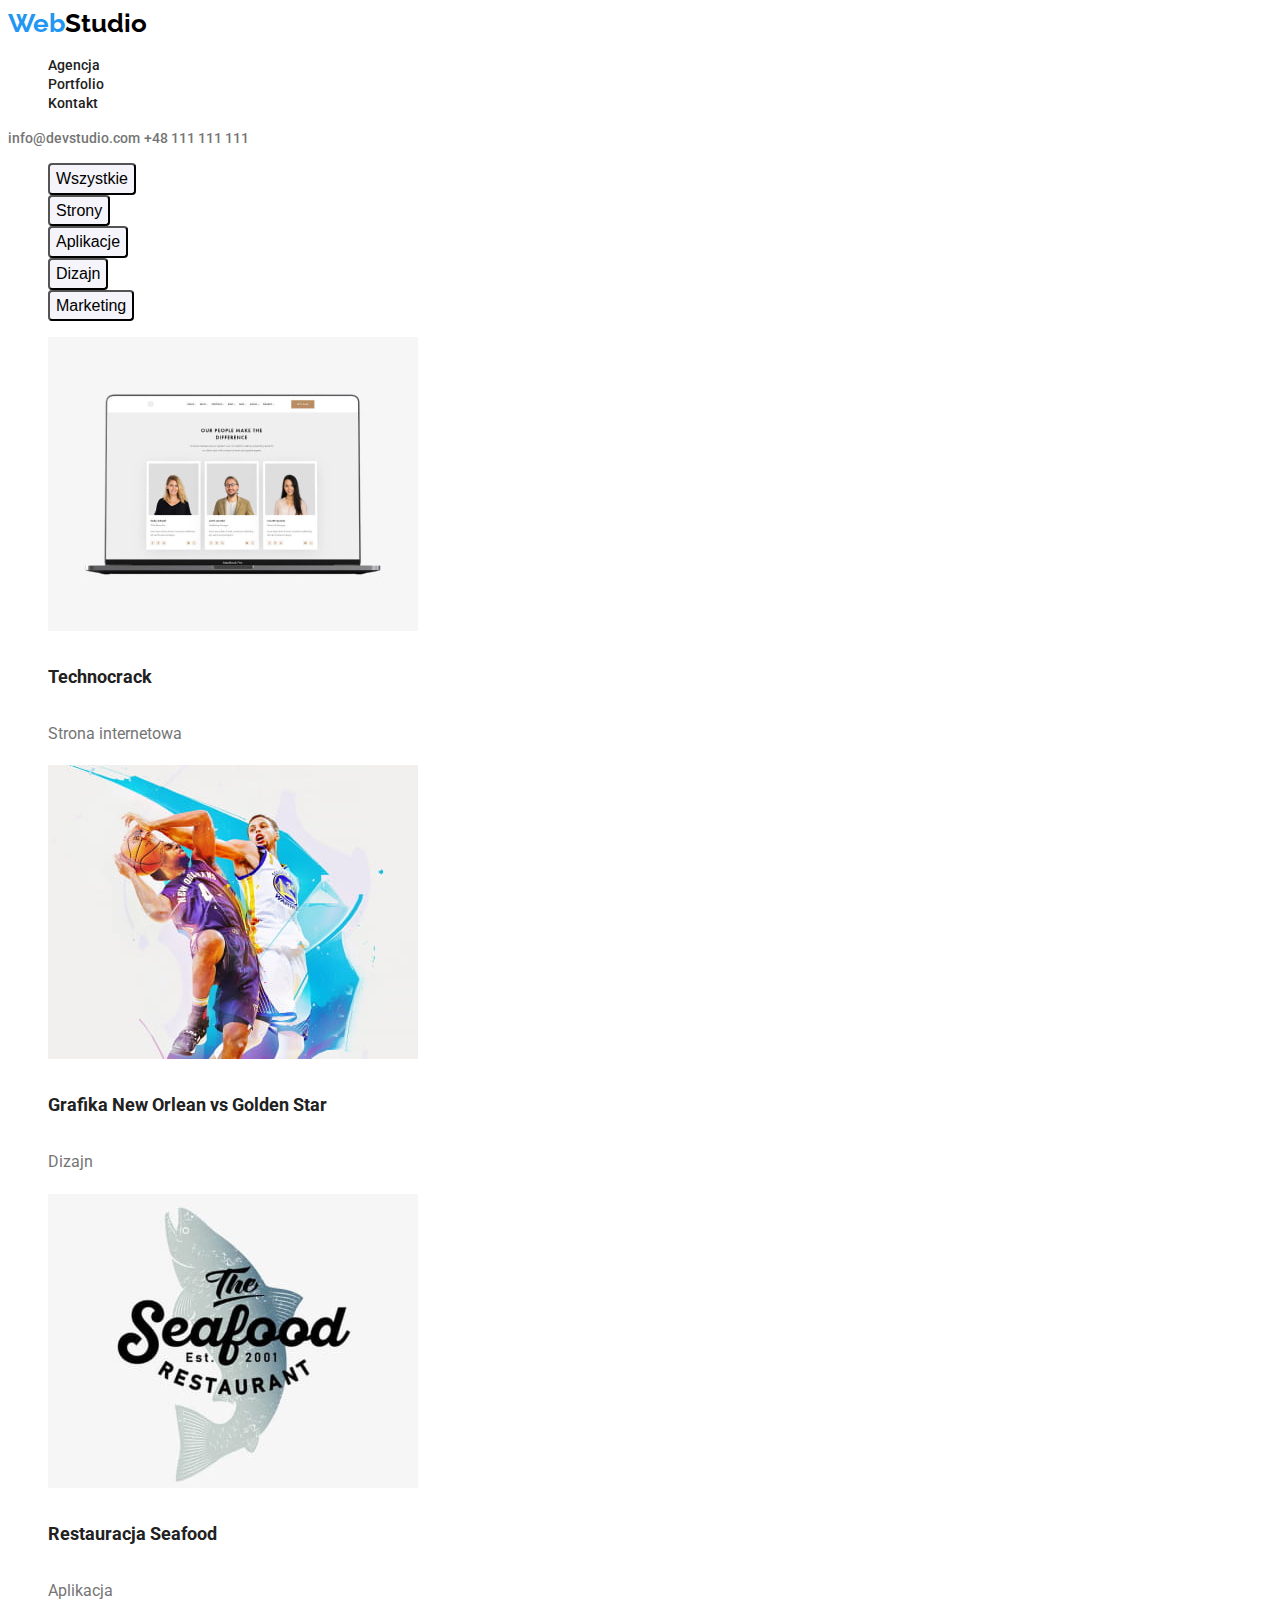
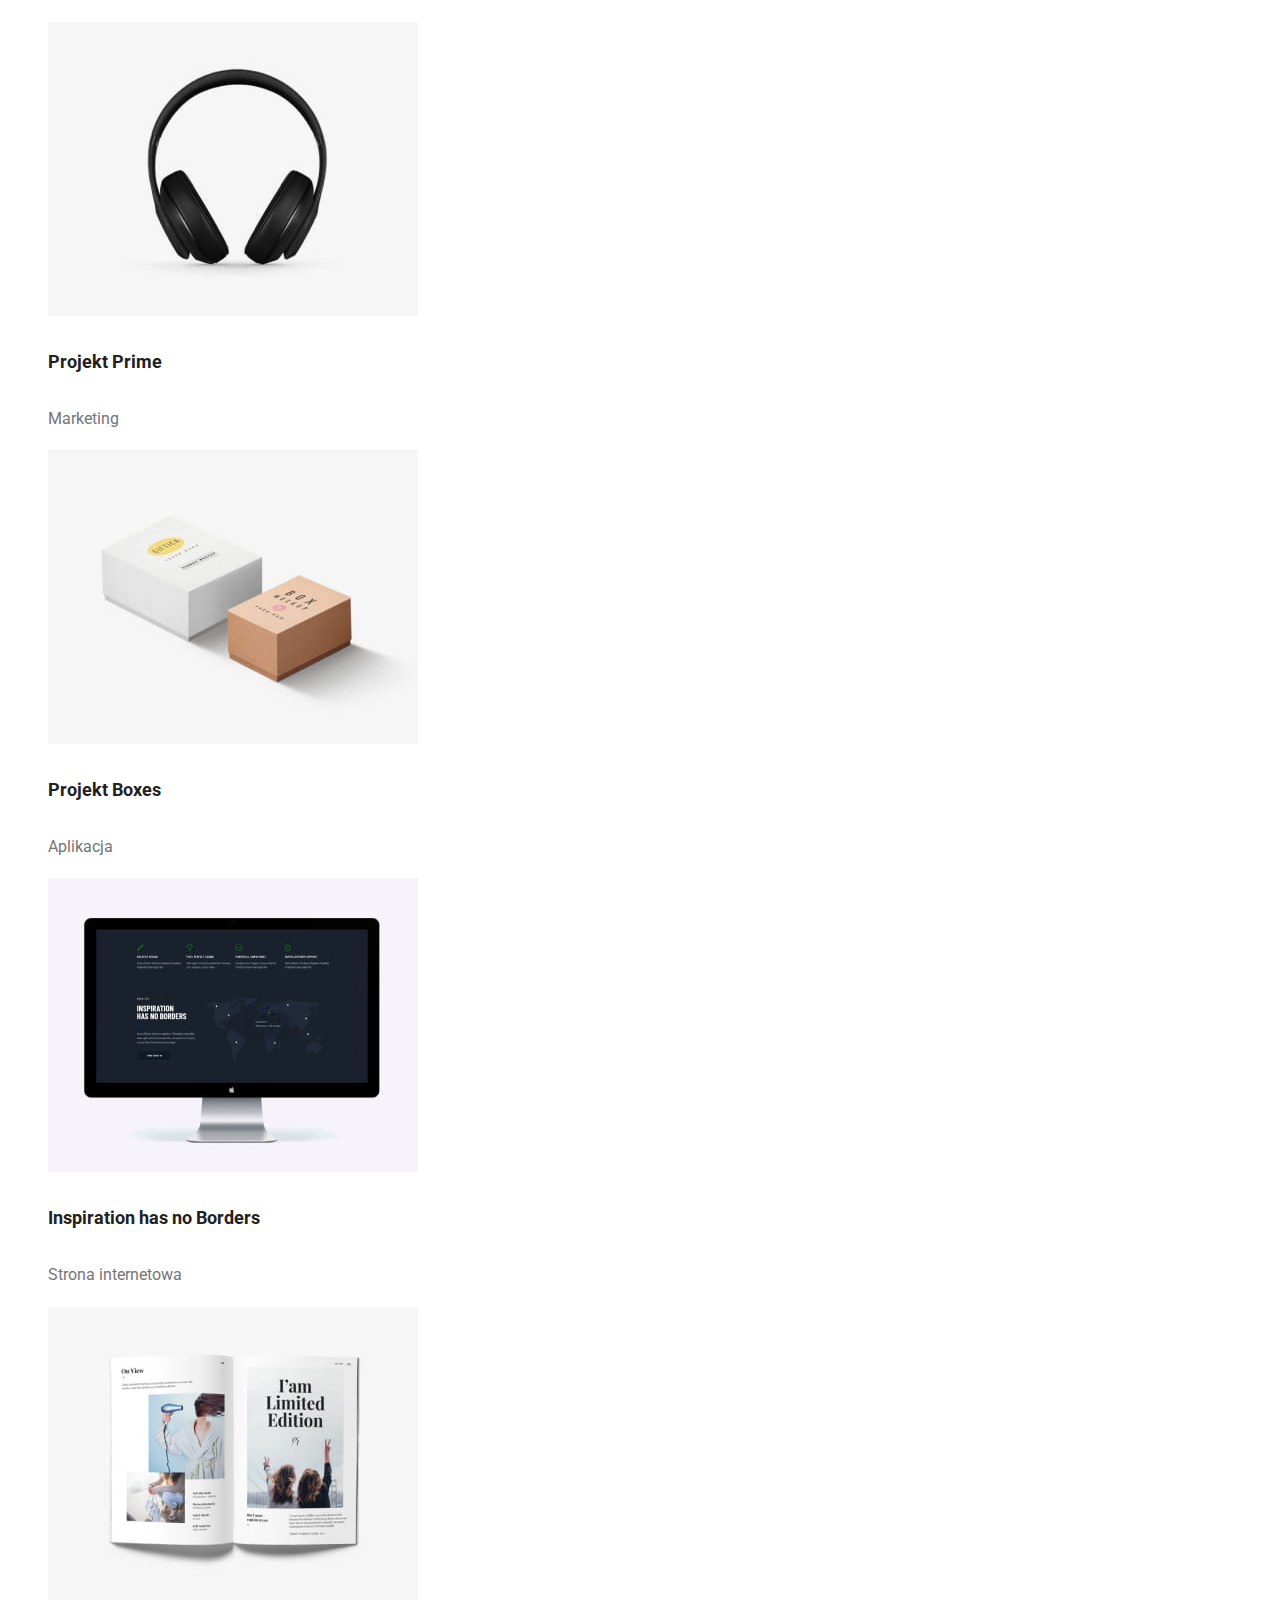
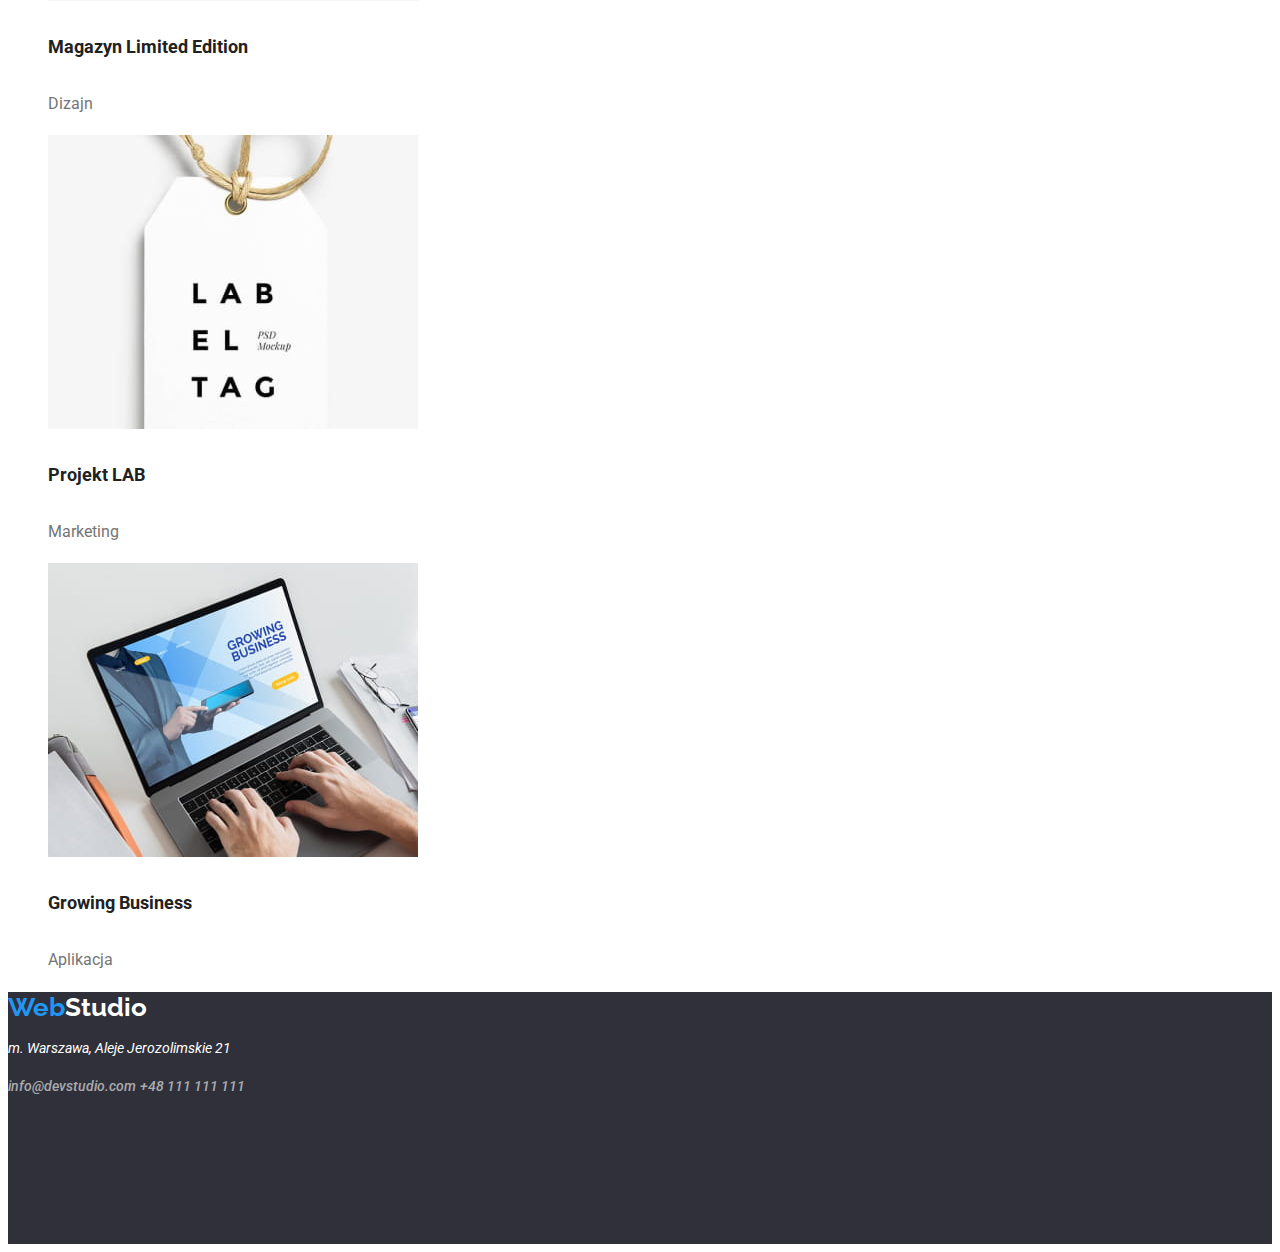
==== portfolio.html @ ed0b5ee2 "Add files" ====
<!DOCTYPE html>
<html lang="pl">
    <head>
        <meta charset="UTF-8" />
        <meta http-equiv="X-UA-Compatible" content="IE=edge" />
        <meta name="viewport" content="width=device-width, initial-scale=1.0" />
        <title>Document</title>
        <link href="./css/styles.css" rel="stylesheet" />
        <link rel="preconnect" href="https://fonts.googleapis.com" />
        <link rel="preconnect" href="https://fonts.gstatic.com" crossorigin />
        <link
            href="https://fonts.googleapis.com/css2?family=Raleway:ital,wght@0,700;1,700&display=swap"
            rel="stylesheet"
        />
        <link rel="preconnect" href="https://fonts.googleapis.com" />
        <link rel="preconnect" href="https://fonts.gstatic.com" crossorigin />
        <link
            href="https://fonts.googleapis.com/css2?family=Raleway:ital,wght@0,700;1,700&family=Roboto:wght@400;500;700;900&display=swap"
            rel="stylesheet"
        />
    </head>
    <body>
        <header>
            <a class="logo" href="index.html"><span class="logo-color">Web</span>Studio</a>
            <nav>
                <ul class="nav-list">
                    <li><a href="index.html">Agencja</a></li>
                    <li><a href="portfolio.html">Portfolio</a></li>
                    <li><a href="#">Kontakt</a></li>
                </ul>
            </nav>
            <a class="contact-links" href="mailto:info@devstudio.com">info@devstudio.com</a>
            <a class="contact-links" href="tel:+48111111111">+48 111 111 111</a>
        </header>
        <section>
            <ul class="buttons-list">
                <li><button type="button">Wszystkie</button></li>
                <li><button type="button">Strony</button></li>
                <li><button type="button">Aplikacje</button></li>
                <li><button type="button">Dizajn</button></li>
                <li><button type="button">Marketing</button></li>
            </ul>
        </section>
        <section class="portfolio-section">
            <figure>
                <img
                    src="./images/portfolio1.jpg"
                    alt="Laptop z stroną internetową"
                    width="370"
                    height="294"
                />
                <figcaption>
                    <h4>Technocrack</h4>
                    <p>Strona internetowa</p>
                </figcaption>
            </figure>
            <figure>
                <img
                    src="./images/portfolio2.jpg"
                    alt="Dwóch koszykarzy jeden z zepołu New Orlean, drugi z Golden Star"
                    width="370"
                    height="294"
                />
                <figcaption>
                    <h4>Grafika New Orlean vs Golden Star</h4>
                    <p>Dizajn</p>
                </figcaption>
            </figure>
            <figure>
                <img
                    src="./images/portfolio3.jpg"
                    alt="Logo restauracji z daniami z owoców morza"
                    width="370"
                    height="294"
                />
                <figcaption>
                    <h4>Restauracja Seafood</h4>
                    <p>Aplikacja</p>
                </figcaption>
            </figure>
            <figure>
                <img
                    src="./images/portfolio4.jpg"
                    alt="Słuchwki nauszne bezprzewodowe"
                    width="370"
                    height="294"
                />
                <figcaption>
                    <h4>Projekt Prime</h4>
                    <p>Marketing</p>
                </figcaption>
            </figure>
            <figure>
                <img
                    src="./images/portfolio5.jpg"
                    alt="Białe i szare pudełko"
                    width="370"
                    height="294"
                />
                <figcaption>
                    <h4>Projekt Boxes</h4>
                    <p>Aplikacja</p>
                </figcaption>
            </figure>
            <figure>
                <img
                    src="./images/portfolio6.jpg"
                    alt="Strona internetowa z grafiką mapy świata"
                    width="370"
                    height="294"
                />
                <figcaption>
                    <h4>Inspiration has no Borders</h4>
                    <p>Strona internetowa</p>
                </figcaption>
            </figure>
            <figure>
                <img src="./images/portfolio7.jpg" alt="Design gazety" width="370" height="294" />
                <figcaption>
                    <h4>Magazyn Limited Edition</h4>
                    <p>Dizajn</p>
                </figcaption>
            </figure>
            <figure>
                <img
                    src="./images/portfolio8.jpg"
                    alt="Etykieta z logiem firmy LAB"
                    width="370"
                    height="294"
                />
                <figcaption>
                    <h4>Projekt LAB</h4>
                    <p>Marketing</p>
                </figcaption>
            </figure>
            <figure>
                <img
                    src="./images/portfolio9.jpg"
                    alt="Strona aplikacji biznesowej"
                    width="370"
                    height="294"
                />
                <figcaption>
                    <h4>Growing Business</h4>
                    <p>Aplikacja</p>
                </figcaption>
            </figure>
        </section>
        <footer class="footer">
            <a class="logo" href="index.html"
                ><span class="logo-color">Web</span><span class="logo-color-sec">Studio</span></a
            >
            <address>
                <p>m. Warszawa, Aleje Jerozolimskie 21</p>
                <a class="contact-links" href="mailto:info@devstudio.com">info@devstudio.com</a>
                <a class="contact-links" href="tel:+48111111111 ">+48 111 111 111</a>
            </address>
        </footer>
    </body>
</html>
---- css/styles.css ----
:root {
    --logo-color-primary: #000000;
    --brand-logo-color: #2196f3;
    --section-bg-primary: #2f303a;
    --section-bg-secondary: #f5f4fa;
    --brand-color-white: #ffffff;
    --text-color: #757575;
    --text-color-main: #212121;
    --footer-link-color: rgba(255, 255, 255, 0.6);
}
body {
    font-family: 'Roboto', sans-serif;
    background: var(--brand-color-white);
    color: var(--text-color-main);
}
.logo {
    color: var(--logo-color-primary);
    font-family: 'Raleway';
    font-weight: 700;
    font-size: 26px;
    line-height: 1.2;
    text-decoration: none;
}
.logo-color {
    color: var(--brand-logo-color);
}
.logo-color-sec {
    color: var(--brand-color-white);
}
.nav-list {
    list-style-type: none;
}
.nav-list a {
    color: var(--text-color-main);
    font-weight: 500;
    font-size: 14px;
    line-height: 1.1;
    text-decoration: none;
}
.nav-list a:focus,
.nav-list a:hover {
    color: var(--brand-logo-color);
}
.contact-links {
    color: var(--text-color);
    font-weight: 500;
    font-size: 14px;
    line-height: 1.1;
    text-decoration: none;
}
.contact-links:focus,
.contact-links:hover {
    color: var(--brand-logo-color);
}
.first-section {
    background-color: var(--section-bg-primary);
}
.main-heading {
    color: var(--brand-color-white);
    font-weight: 900;
    font-size: 44px;
    line-height: 1.4;
    text-align: center;
    letter-spacing: 0.06em;
    text-transform: uppercase;
}
.first-section button {
    width: 200px;
    height: 50px;
    cursor: pointer;
    text-align: center;
    font-size: 16px;
    font-weight: 700;
    color: var(--brand-color-white);
    background: var(--brand-logo-color);
    border-radius: 4px;
}
.first-section button:focus,
.first-section button:hover {
    color: var(--text-color-main);
    background: var(--section-bg-secondary);
}
.our-strength-list {
    list-style-type: none;
}
.our-strength-list h3 {
    line-height: 1.1;
    font-size: 14px;
}
.our-strength-list p {
    font-size: 14px;
    line-height: 1.7;
}
.what-we-do {
    height: 386px;
}
.what-we-do h2 {
    line-height: 1.2;
    font-size: 36px;
}
.our-team {
    background-color: var(--section-bg-secondary);
}
.our-team h2 {
    line-height: 1.2;
    font-size: 36px;
}
.our-team h4 {
    line-height: 1.2;
    font-weight: 500;
}
.our-team p {
    color: var(--text-color);
    font-size: 16px;
    font-weight: 1.2;
}
.footer {
    height: 252px;
    background-color: var(--section-bg-primary);
}
.footer p {
    line-height: 1.7;
    font-size: 14px;
    color: var(--brand-color-white);
}
.footer .contact-links {
    color: var(--footer-link-color);
    font-size: 14px;
    line-height: 1.7;
}
.footer .contact-links:hover,
.footer .contact-links:focus {
    color: var(--brand-logo-color);
}
.buttons-list {
    list-style-type: none;
}
.buttons-list button {
    font-size: 16px;
    line-height: 1.6;
    cursor: pointer;
    text-align: center;
    font-weight: 500;
    background-color: var(--section-bg-secondary);
    border-radius: 4px;
}
.buttons-list button:focus,
.buttons-list button:hover {
    color: var(--brand-color-white);
    background: var(--brand-logo-color);
}
.portfolio-section h4 {
    line-height: 2;
    font-size: 18px;
}
.portfolio-section p {
    line-height: 1.9;
    color: var(--text-color);
}
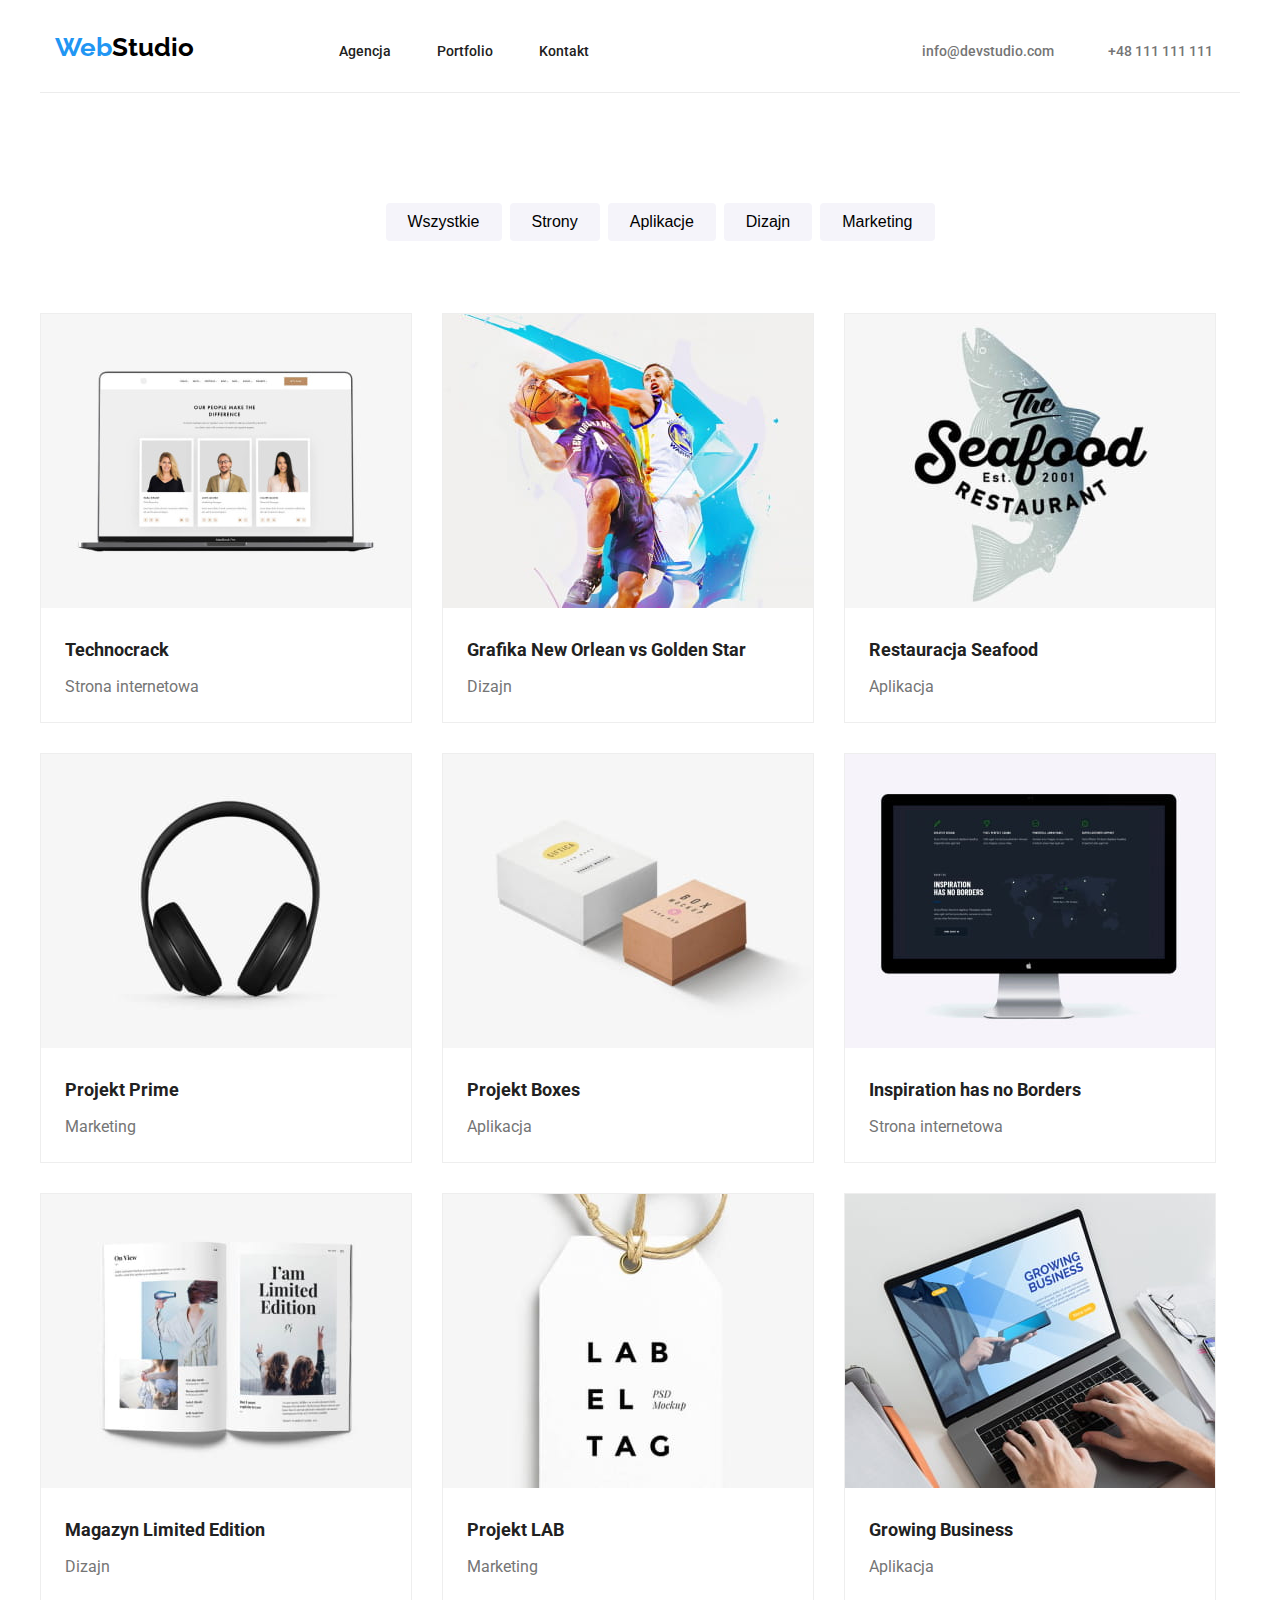
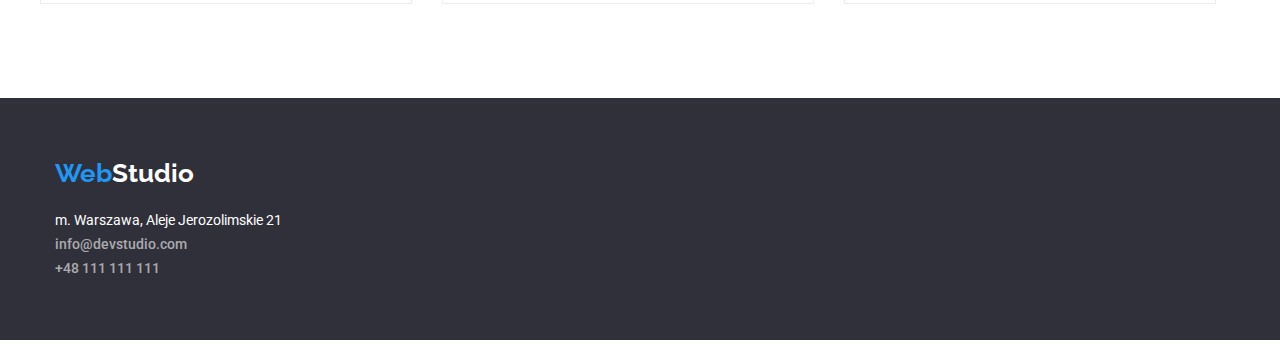
==== commit fa827d47: "dodanie stylów" ====
--- a/portfolio.html
+++ b/portfolio.html
@@ -4,7 +4,14 @@
         <meta charset="UTF-8" />
         <meta http-equiv="X-UA-Compatible" content="IE=edge" />
         <meta name="viewport" content="width=device-width, initial-scale=1.0" />
-        <title>Document</title>
+        <title>Portfolio</title>
+        <link
+            rel="stylesheet"
+            href="https://cdnjs.cloudflare.com/ajax/libs/modern-normalize/1.1.0/modern-normalize.min.css"
+            integrity="sha512-wpPYUAdjBVSE4KJnH1VR1HeZfpl1ub8YT/NKx4PuQ5NmX2tKuGu6U/JRp5y+Y8XG2tV+wKQpNHVUX03MfMFn9Q=="
+            crossorigin="anonymous"
+            referrerpolicy="no-referrer"
+        />
         <link href="./css/styles.css" rel="stylesheet" />
         <link rel="preconnect" href="https://fonts.googleapis.com" />
         <link rel="preconnect" href="https://fonts.gstatic.com" crossorigin />
@@ -20,141 +27,152 @@
         />
     </head>
     <body>
-        <header>
-            <a class="logo" href="index.html"><span class="logo-color">Web</span>Studio</a>
-            <nav>
-                <ul class="nav-list">
-                    <li><a href="index.html">Agencja</a></li>
-                    <li><a href="portfolio.html">Portfolio</a></li>
-                    <li><a href="#">Kontakt</a></li>
+        <div class="container">
+            <header class="header">
+                <a class="logo" href="index.html"><span class="logo-color">Web</span>Studio</a>
+                <nav>
+                    <ul class="nav-list">
+                        <li><a class="nav-list-item" href="index.html">Agencja</a></li>
+                        <li><a class="nav-list-item" href="portfolio.html">Portfolio</a></li>
+                        <li><a class="nav-list-item" href="#">Kontakt</a></li>
+                    </ul>
+                </nav>
+                <div class="contact">
+                    <a class="contact-links" href="mailto:info@devstudio.com">info@devstudio.com</a>
+                    <a class="contact-links" href="tel:+48111111111">+48 111 111 111</a>
+                </div>
+            </header>
+            <section class="button-section">
+                <ul class="buttons-list">
+                    <li><button type="button">Wszystkie</button></li>
+                    <li><button type="button">Strony</button></li>
+                    <li><button type="button">Aplikacje</button></li>
+                    <li><button type="button">Dizajn</button></li>
+                    <li><button type="button">Marketing</button></li>
                 </ul>
-            </nav>
-            <a class="contact-links" href="mailto:info@devstudio.com">info@devstudio.com</a>
-            <a class="contact-links" href="tel:+48111111111">+48 111 111 111</a>
-        </header>
-        <section>
-            <ul class="buttons-list">
-                <li><button type="button">Wszystkie</button></li>
-                <li><button type="button">Strony</button></li>
-                <li><button type="button">Aplikacje</button></li>
-                <li><button type="button">Dizajn</button></li>
-                <li><button type="button">Marketing</button></li>
-            </ul>
-        </section>
-        <section class="portfolio-section">
-            <figure>
-                <img
-                    src="./images/portfolio1.jpg"
-                    alt="Laptop z stroną internetową"
-                    width="370"
-                    height="294"
-                />
-                <figcaption>
-                    <h4>Technocrack</h4>
-                    <p>Strona internetowa</p>
-                </figcaption>
-            </figure>
-            <figure>
-                <img
-                    src="./images/portfolio2.jpg"
-                    alt="Dwóch koszykarzy jeden z zepołu New Orlean, drugi z Golden Star"
-                    width="370"
-                    height="294"
-                />
-                <figcaption>
-                    <h4>Grafika New Orlean vs Golden Star</h4>
-                    <p>Dizajn</p>
-                </figcaption>
-            </figure>
-            <figure>
-                <img
-                    src="./images/portfolio3.jpg"
-                    alt="Logo restauracji z daniami z owoców morza"
-                    width="370"
-                    height="294"
-                />
-                <figcaption>
-                    <h4>Restauracja Seafood</h4>
-                    <p>Aplikacja</p>
-                </figcaption>
-            </figure>
-            <figure>
-                <img
-                    src="./images/portfolio4.jpg"
-                    alt="Słuchwki nauszne bezprzewodowe"
-                    width="370"
-                    height="294"
-                />
-                <figcaption>
-                    <h4>Projekt Prime</h4>
-                    <p>Marketing</p>
-                </figcaption>
-            </figure>
-            <figure>
-                <img
-                    src="./images/portfolio5.jpg"
-                    alt="Białe i szare pudełko"
-                    width="370"
-                    height="294"
-                />
-                <figcaption>
-                    <h4>Projekt Boxes</h4>
-                    <p>Aplikacja</p>
-                </figcaption>
-            </figure>
-            <figure>
-                <img
-                    src="./images/portfolio6.jpg"
-                    alt="Strona internetowa z grafiką mapy świata"
-                    width="370"
-                    height="294"
-                />
-                <figcaption>
-                    <h4>Inspiration has no Borders</h4>
-                    <p>Strona internetowa</p>
-                </figcaption>
-            </figure>
-            <figure>
-                <img src="./images/portfolio7.jpg" alt="Design gazety" width="370" height="294" />
-                <figcaption>
-                    <h4>Magazyn Limited Edition</h4>
-                    <p>Dizajn</p>
-                </figcaption>
-            </figure>
-            <figure>
-                <img
-                    src="./images/portfolio8.jpg"
-                    alt="Etykieta z logiem firmy LAB"
-                    width="370"
-                    height="294"
-                />
-                <figcaption>
-                    <h4>Projekt LAB</h4>
-                    <p>Marketing</p>
-                </figcaption>
-            </figure>
-            <figure>
-                <img
-                    src="./images/portfolio9.jpg"
-                    alt="Strona aplikacji biznesowej"
-                    width="370"
-                    height="294"
-                />
-                <figcaption>
-                    <h4>Growing Business</h4>
-                    <p>Aplikacja</p>
-                </figcaption>
-            </figure>
-        </section>
-        <footer class="footer">
-            <a class="logo" href="index.html"
-                ><span class="logo-color">Web</span><span class="logo-color-sec">Studio</span></a
-            >
-            <address>
-                <p>m. Warszawa, Aleje Jerozolimskie 21</p>
-                <a class="contact-links" href="mailto:info@devstudio.com">info@devstudio.com</a>
-                <a class="contact-links" href="tel:+48111111111 ">+48 111 111 111</a>
-            </address>
-        </footer>
+            </section>
+            <section class="portfolio-section">
+                <figure class="portfolio-section-item">
+                    <img
+                        src="./images/portfolio1.jpg"
+                        alt="Laptop z stroną internetową"
+                        width="370"
+                        height="294"
+                    />
+                    <figcaption>
+                        <h4>Technocrack</h4>
+                        <p>Strona internetowa</p>
+                    </figcaption>
+                </figure>
+                <figure class="portfolio-section-item">
+                    <img
+                        src="./images/portfolio2.jpg"
+                        alt="Dwóch koszykarzy jeden z zepołu New Orlean, drugi z Golden Star"
+                        width="370"
+                        height="294"
+                    />
+                    <figcaption>
+                        <h4>Grafika New Orlean vs Golden Star</h4>
+                        <p>Dizajn</p>
+                    </figcaption>
+                </figure>
+                <figure class="portfolio-section-item">
+                    <img
+                        src="./images/portfolio3.jpg"
+                        alt="Logo restauracji z daniami z owoców morza"
+                        width="370"
+                        height="294"
+                    />
+                    <figcaption>
+                        <h4>Restauracja Seafood</h4>
+                        <p>Aplikacja</p>
+                    </figcaption>
+                </figure>
+                <figure class="portfolio-section-item">
+                    <img
+                        src="./images/portfolio4.jpg"
+                        alt="Słuchwki nauszne bezprzewodowe"
+                        width="370"
+                        height="294"
+                    />
+                    <figcaption>
+                        <h4>Projekt Prime</h4>
+                        <p>Marketing</p>
+                    </figcaption>
+                </figure>
+                <figure class="portfolio-section-item">
+                    <img
+                        src="./images/portfolio5.jpg"
+                        alt="Białe i szare pudełko"
+                        width="370"
+                        height="294"
+                    />
+                    <figcaption>
+                        <h4>Projekt Boxes</h4>
+                        <p>Aplikacja</p>
+                    </figcaption>
+                </figure>
+                <figure class="portfolio-section-item">
+                    <img
+                        src="./images/portfolio6.jpg"
+                        alt="Strona internetowa z grafiką mapy świata"
+                        width="370"
+                        height="294"
+                    />
+                    <figcaption>
+                        <h4>Inspiration has no Borders</h4>
+                        <p>Strona internetowa</p>
+                    </figcaption>
+                </figure>
+                <figure class="portfolio-section-item">
+                    <img
+                        src="./images/portfolio7.jpg"
+                        alt="Design gazety"
+                        width="370"
+                        height="294"
+                    />
+                    <figcaption>
+                        <h4>Magazyn Limited Edition</h4>
+                        <p>Dizajn</p>
+                    </figcaption>
+                </figure>
+                <figure class="portfolio-section-item">
+                    <img
+                        src="./images/portfolio8.jpg"
+                        alt="Etykieta z logiem firmy LAB"
+                        width="370"
+                        height="294"
+                    />
+                    <figcaption>
+                        <h4>Projekt LAB</h4>
+                        <p>Marketing</p>
+                    </figcaption>
+                </figure>
+                <figure class="portfolio-section-item">
+                    <img
+                        src="./images/portfolio9.jpg"
+                        alt="Strona aplikacji biznesowej"
+                        width="370"
+                        height="294"
+                    />
+                    <figcaption>
+                        <h4>Growing Business</h4>
+                        <p>Aplikacja</p>
+                    </figcaption>
+                </figure>
+            </section>
+            <footer class="footer wide-section">
+                <a class="logo" href="index.html"
+                    ><span class="logo-color">Web</span
+                    ><span class="logo-color-sec">Studio</span></a
+                >
+                <address>
+                    <p>m. Warszawa, Aleje Jerozolimskie 21</p>
+                    <a class="contact-links" href="mailto:info@devstudio.com">info@devstudio.com</a>
+                    <br />
+                    <a class="contact-links" href="tel:+48111111111 ">+48 111 111 111</a>
+                </address>
+            </footer>
+        </div>
     </body>
 </html>
--- a/css/styles.css
+++ b/css/styles.css
@@ -13,6 +13,27 @@
     background: var(--brand-color-white);
     color: var(--text-color-main);
 }
+.container {
+    width: 1200px;
+    margin: 0 auto;
+}
+.wide-section {
+    max-width: 1600px;
+    margin-left: -200px;
+    margin-right: -200px;
+    padding-left: 200px;
+    padding-right: 200px;
+}
+section {
+    padding-top: 94px;
+    padding-bottom: 94px;
+}
+.header {
+    display: flex;
+    border-bottom: 1px solid #ececec;
+    align-items: baseline;
+    justify-content: space-between;
+}
 .logo {
     color: var(--logo-color-primary);
     font-family: 'Raleway';
@@ -20,6 +41,7 @@
     font-size: 26px;
     line-height: 1.2;
     text-decoration: none;
+    margin: 24px 93px 25px 15px;
 }
 .logo-color {
     color: var(--brand-logo-color);
@@ -29,17 +51,27 @@
 }
 .nav-list {
     list-style-type: none;
-}
-.nav-list a {
+    display: flex;
+    margin: 32px 0;
+}
+.nav-list-item {
     color: var(--text-color-main);
     font-weight: 500;
     font-size: 14px;
     line-height: 1.1;
     text-decoration: none;
-}
-.nav-list a:focus,
-.nav-list a:hover {
-    color: var(--brand-logo-color);
+    margin-right: 46px;
+}
+.nav-list:last-child {
+    margin-right: 275px;
+}
+.nav-list-item:focus,
+.nav-list-item:hover {
+    color: var(--brand-logo-color);
+}
+.contact {
+    margin-top: 32px;
+    margin-bottom: 32px;
 }
 .contact-links {
     color: var(--text-color);
@@ -48,40 +80,57 @@
     line-height: 1.1;
     text-decoration: none;
 }
+.contact-links:last-child {
+    margin-right: 27px;
+    margin-left: 50px;
+}
 .contact-links:focus,
 .contact-links:hover {
     color: var(--brand-logo-color);
 }
 .first-section {
     background-color: var(--section-bg-primary);
+    display: flex;
+    flex-direction: column;
+    align-items: center;
+    padding-top: -94px;
+    padding-bottom: -94px;
 }
 .main-heading {
     color: var(--brand-color-white);
     font-weight: 900;
     font-size: 44px;
     line-height: 1.4;
-    text-align: center;
     letter-spacing: 0.06em;
+    text-align: center;
     text-transform: uppercase;
+    padding-top: 200px;
+    margin-bottom: 30px;
 }
 .first-section button {
-    width: 200px;
-    height: 50px;
     cursor: pointer;
     text-align: center;
     font-size: 16px;
     font-weight: 700;
+    line-height: 1.9;
+    letter-spacing: 0.06em;
     color: var(--brand-color-white);
     background: var(--brand-logo-color);
+    border: none;
     border-radius: 4px;
-}
-.first-section button:focus,
-.first-section button:hover {
-    color: var(--text-color-main);
-    background: var(--section-bg-secondary);
+    margin-bottom: 200px;
+    padding: 10px 41px 10px 42px;
+}
+.our-strength {
+    padding-bottom: -94px;
 }
 .our-strength-list {
     list-style-type: none;
+    display: flex;
+}
+.our-strength-list-item {
+    margin-right: 15px;
+    margin-left: 15px;
 }
 .our-strength-list h3 {
     line-height: 1.1;
@@ -92,48 +141,86 @@
     line-height: 1.7;
 }
 .what-we-do {
-    height: 386px;
+    text-align: center;
+    padding-top: 0;
+}
+.what-we-do-item {
+    display: flex;
+}
+.what-we-do-img {
+    margin-right: 15px;
+    margin-left: 15px;
 }
 .what-we-do h2 {
     line-height: 1.2;
     font-size: 36px;
+    margin-bottom: 50px;
 }
 .our-team {
     background-color: var(--section-bg-secondary);
 }
+.our-team-list {
+    display: flex;
+    text-align: center;
+}
 .our-team h2 {
     line-height: 1.2;
     font-size: 36px;
+    margin-bottom: 50px;
+    text-align: center;
+}
+.our-team-item {
+    margin: 0 15px;
+    background-color: var(--brand-color-white);
+    box-shadow: 0px 1px 3px rgba(0, 0, 0, 0.12), 0px 1px 1px rgba(0, 0, 0, 0.14),
+        0px 2px 1px rgba(0, 0, 0, 0.2);
+    border-radius: 0px 0px 4px 4px;
 }
 .our-team h4 {
     line-height: 1.2;
     font-weight: 500;
+    margin-top: 30px;
+    margin-bottom: 10px;
 }
 .our-team p {
     color: var(--text-color);
     font-size: 16px;
     font-weight: 1.2;
+    margin-bottom: 30px;
 }
 .footer {
-    height: 252px;
     background-color: var(--section-bg-primary);
+    padding-top: 60px;
+    padding-bottom: 60px;
+}
+.footer .logo {
+    margin-left: 15px;
 }
 .footer p {
     line-height: 1.7;
     font-size: 14px;
     color: var(--brand-color-white);
+    font-style: normal;
+    margin: 20px 0 0 15px;
 }
 .footer .contact-links {
     color: var(--footer-link-color);
     font-size: 14px;
     line-height: 1.7;
-}
+    font-style: normal;
+    margin-top: 9px;
+    margin-left: 15px;
+}
+
 .footer .contact-links:hover,
 .footer .contact-links:focus {
     color: var(--brand-logo-color);
 }
 .buttons-list {
     list-style-type: none;
+    display: flex;
+    justify-content: center;
+    gap: 8px;
 }
 .buttons-list button {
     font-size: 16px;
@@ -143,17 +230,42 @@
     font-weight: 500;
     background-color: var(--section-bg-secondary);
     border-radius: 4px;
+    border: none;
+    padding: 6px 22px;
 }
 .buttons-list button:focus,
 .buttons-list button:hover {
     color: var(--brand-color-white);
     background: var(--brand-logo-color);
+    box-shadow: 0px 3px 1px rgba(0, 0, 0, 0.1), 0px 1px 2px rgba(0, 0, 0, 0.08),
+        0px 2px 2px rgba(0, 0, 0, 0.12);
+    border-radius: 4px;
+}
+.button-section {
+    padding-bottom: 56px;
+}
+.portfolio-section {
+    padding-top: 0;
+    display: flex;
+    flex-wrap: wrap;
+    row-gap: 30px;
+    column-gap: 30px;
+}
+.portfolio-section-item {
+    border: 1px solid #eeeeee;
+    margin: 0;
 }
 .portfolio-section h4 {
     line-height: 2;
     font-size: 18px;
+    margin-top: 20px;
+    margin-bottom: 4px;
+    margin-left: 24px;
 }
 .portfolio-section p {
     line-height: 1.9;
     color: var(--text-color);
-}
+    margin-left: 24px;
+    margin-top: 0px;
+    margin-bottom: 20px;
+}
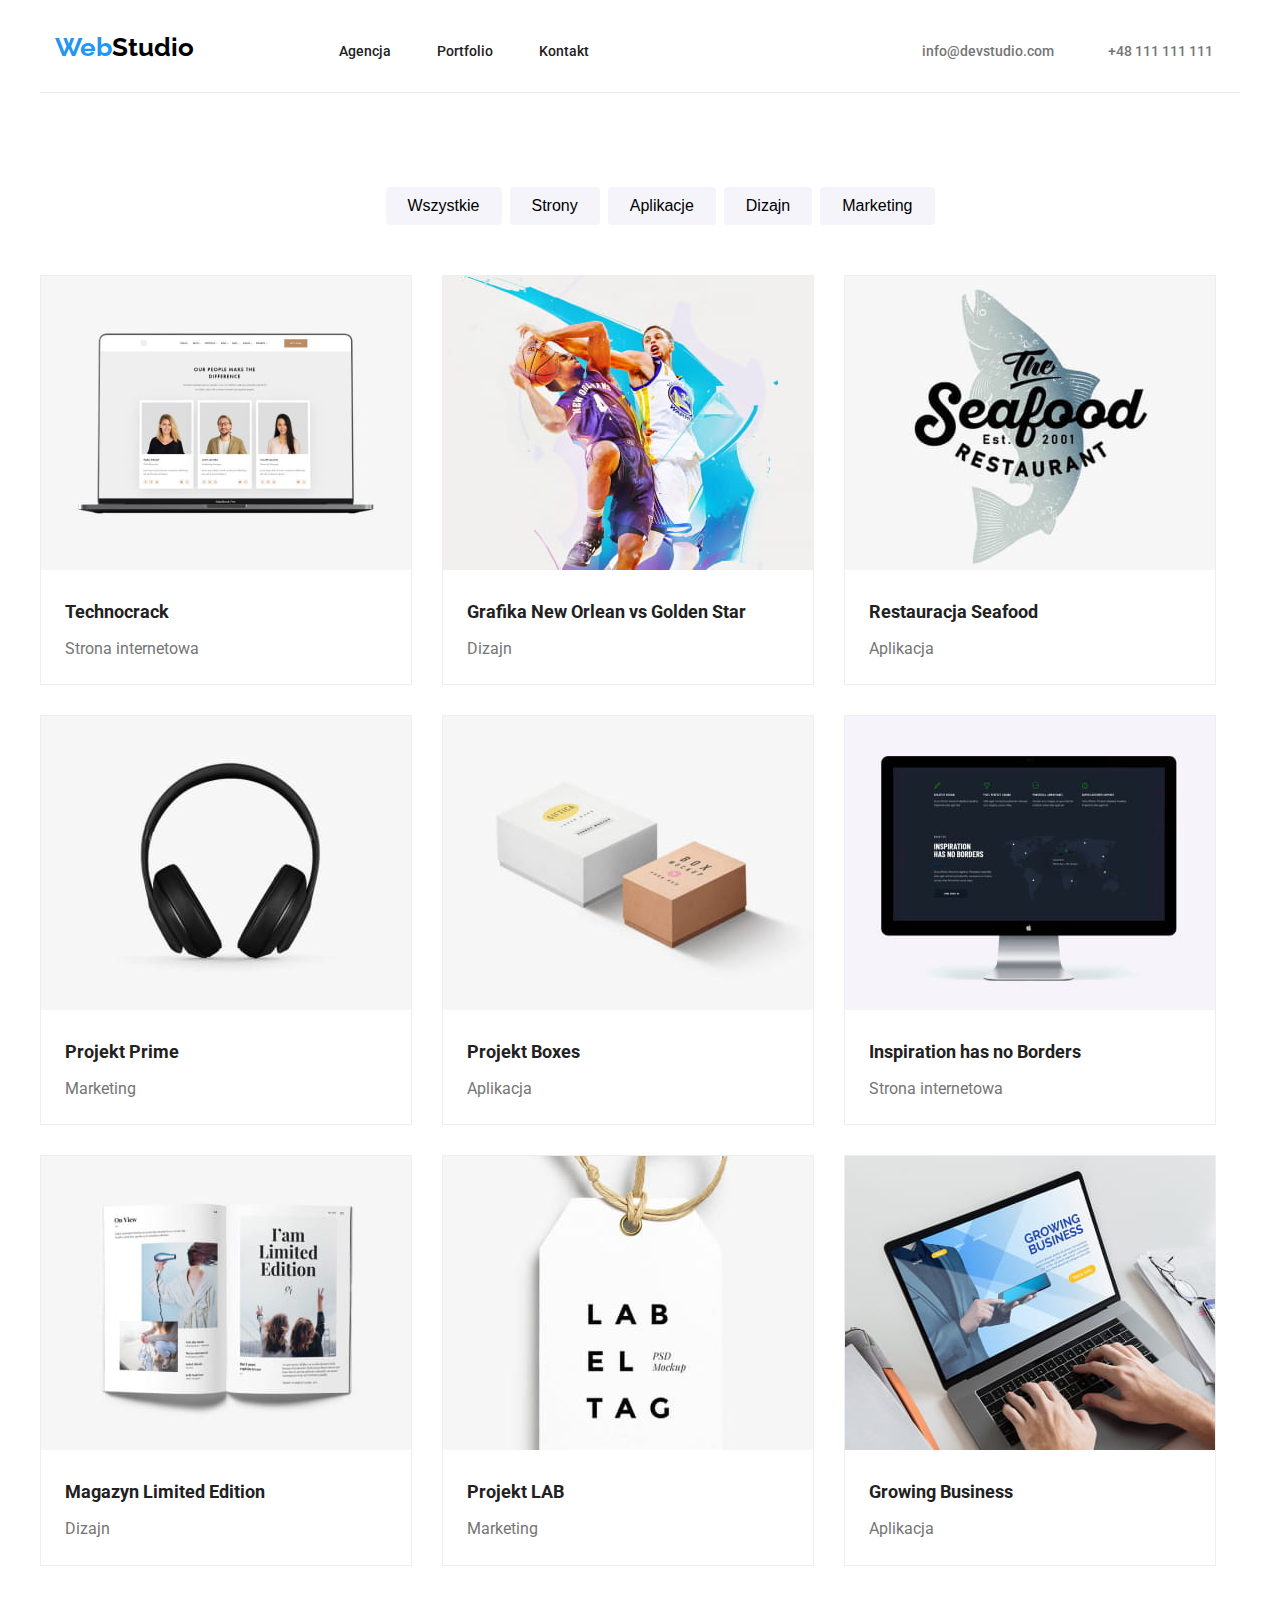
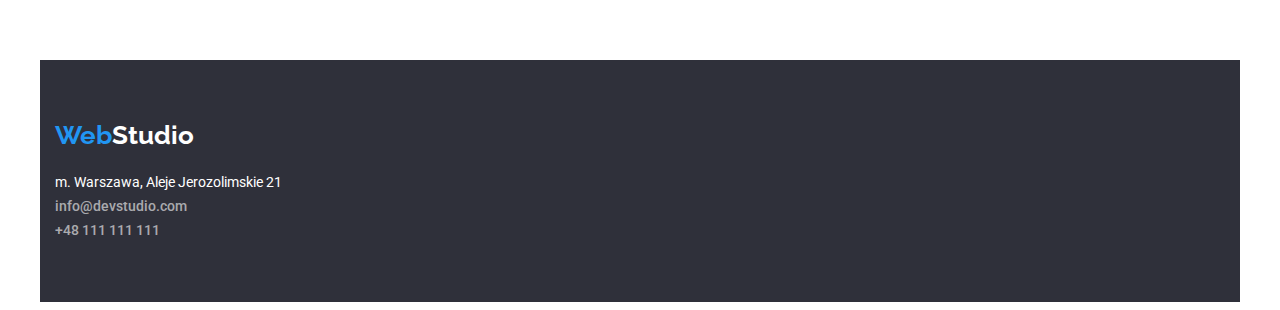
==== commit af2ff923: "dodanie poprawek" ====
--- a/portfolio.html
+++ b/portfolio.html
@@ -42,7 +42,7 @@
                     <a class="contact-links" href="tel:+48111111111">+48 111 111 111</a>
                 </div>
             </header>
-            <section class="button-section">
+            <section class="button-section section">
                 <ul class="buttons-list">
                     <li><button type="button">Wszystkie</button></li>
                     <li><button type="button">Strony</button></li>
@@ -51,7 +51,7 @@
                     <li><button type="button">Marketing</button></li>
                 </ul>
             </section>
-            <section class="portfolio-section">
+            <section class="portfolio-section section">
                 <figure class="portfolio-section-item">
                     <img
                         src="./images/portfolio1.jpg"
--- a/css/styles.css
+++ b/css/styles.css
@@ -17,14 +17,7 @@
     width: 1200px;
     margin: 0 auto;
 }
-.wide-section {
-    max-width: 1600px;
-    margin-left: -200px;
-    margin-right: -200px;
-    padding-left: 200px;
-    padding-right: 200px;
-}
-section {
+.section {
     padding-top: 94px;
     padding-bottom: 94px;
 }
@@ -93,8 +86,6 @@
     display: flex;
     flex-direction: column;
     align-items: center;
-    padding-top: -94px;
-    padding-bottom: -94px;
 }
 .main-heading {
     color: var(--brand-color-white);
@@ -104,8 +95,9 @@
     letter-spacing: 0.06em;
     text-align: center;
     text-transform: uppercase;
-    padding-top: 200px;
+    padding-top: 106px;
     margin-bottom: 30px;
+    margin-top: 0;
 }
 .first-section button {
     cursor: pointer;
@@ -118,31 +110,39 @@
     background: var(--brand-logo-color);
     border: none;
     border-radius: 4px;
-    margin-bottom: 200px;
+    margin-bottom: 106px;
     padding: 10px 41px 10px 42px;
-}
-.our-strength {
-    padding-bottom: -94px;
 }
 .our-strength-list {
     list-style-type: none;
     display: flex;
+    margin: 0;
 }
 .our-strength-list-item {
-    margin-right: 15px;
-    margin-left: 15px;
+    margin: 0 15px;
 }
 .our-strength-list h3 {
     line-height: 1.1;
     font-size: 14px;
+    margin: 0;
+    margin-bottom: 10px;
 }
 .our-strength-list p {
     font-size: 14px;
     line-height: 1.7;
+    margin: 0;
+}
+h2 {
+    margin-top: 0;
+    margin-bottom: 50px;
+    text-align: center;
 }
 .what-we-do {
-    text-align: center;
-    padding-top: 0;
+    margin: 0;
+}
+.what-we-do h2 {
+    line-height: 1.2;
+    font-size: 36px;
 }
 .what-we-do-item {
     display: flex;
@@ -151,11 +151,6 @@
     margin-right: 15px;
     margin-left: 15px;
 }
-.what-we-do h2 {
-    line-height: 1.2;
-    font-size: 36px;
-    margin-bottom: 50px;
-}
 .our-team {
     background-color: var(--section-bg-secondary);
 }
@@ -166,8 +161,6 @@
 .our-team h2 {
     line-height: 1.2;
     font-size: 36px;
-    margin-bottom: 50px;
-    text-align: center;
 }
 .our-team-item {
     margin: 0 15px;
@@ -211,16 +204,19 @@
     margin-top: 9px;
     margin-left: 15px;
 }
-
 .footer .contact-links:hover,
 .footer .contact-links:focus {
     color: var(--brand-logo-color);
 }
+.button-section {
+    padding-bottom: 50px;
+}
 .buttons-list {
     list-style-type: none;
     display: flex;
     justify-content: center;
     gap: 8px;
+    margin: 0;
 }
 .buttons-list button {
     font-size: 16px;
@@ -240,9 +236,6 @@
     box-shadow: 0px 3px 1px rgba(0, 0, 0, 0.1), 0px 1px 2px rgba(0, 0, 0, 0.08),
         0px 2px 2px rgba(0, 0, 0, 0.12);
     border-radius: 4px;
-}
-.button-section {
-    padding-bottom: 56px;
 }
 .portfolio-section {
     padding-top: 0;
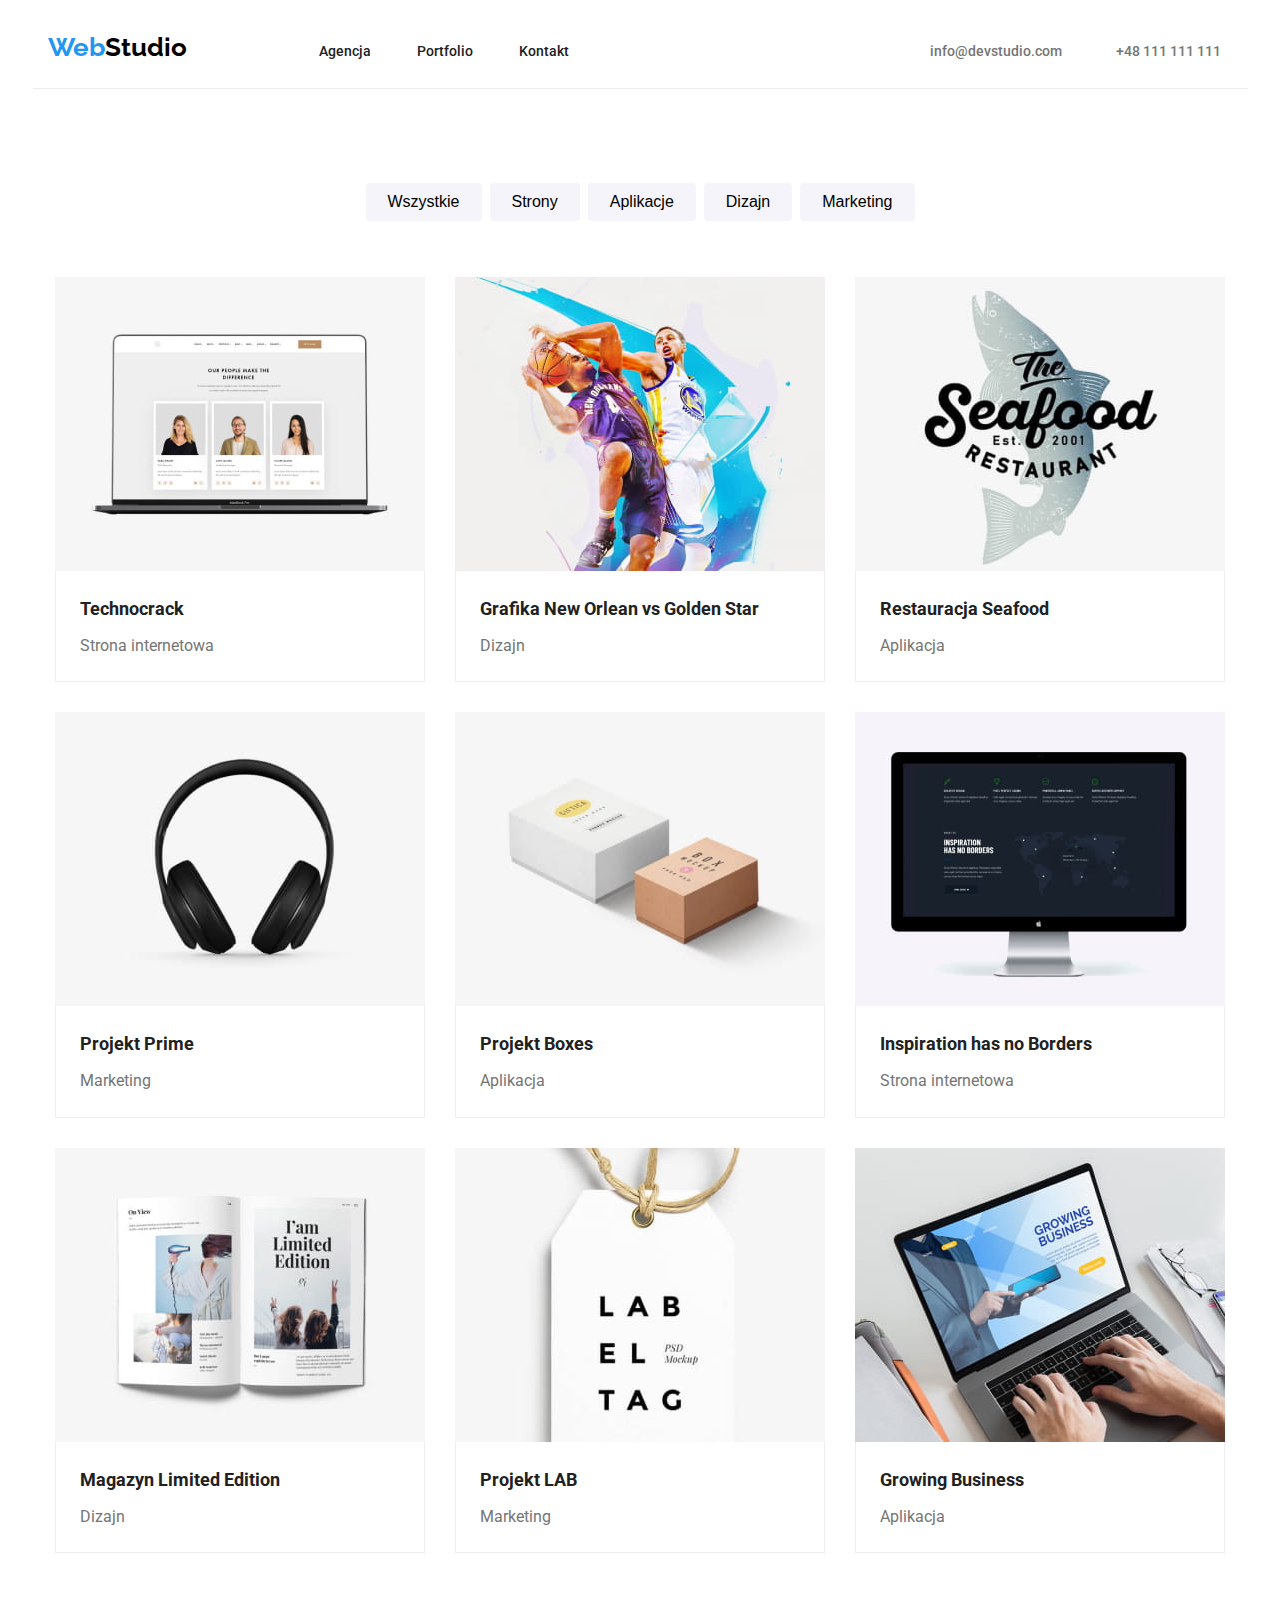
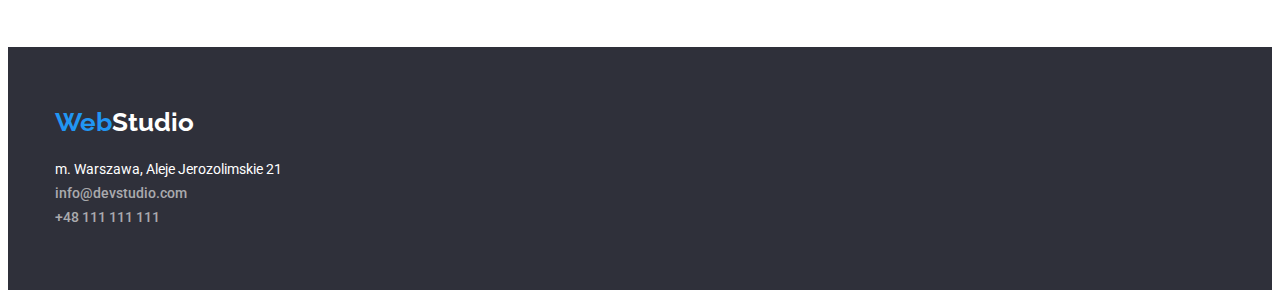
==== commit e03ef255: "dodanie poprawek w css i html" ====
--- a/portfolio.html
+++ b/portfolio.html
@@ -27,8 +27,8 @@
         />
     </head>
     <body>
-        <div class="container">
-            <header class="header">
+        <header class="header">
+            <div class="container">
                 <a class="logo" href="index.html"><span class="logo-color">Web</span>Studio</a>
                 <nav>
                     <ul class="nav-list">
@@ -41,8 +41,10 @@
                     <a class="contact-links" href="mailto:info@devstudio.com">info@devstudio.com</a>
                     <a class="contact-links" href="tel:+48111111111">+48 111 111 111</a>
                 </div>
-            </header>
-            <section class="button-section section">
+            </div>
+        </header>
+        <section class="button-section section">
+            <div class="container">
                 <ul class="buttons-list">
                     <li><button type="button">Wszystkie</button></li>
                     <li><button type="button">Strony</button></li>
@@ -50,8 +52,10 @@
                     <li><button type="button">Dizajn</button></li>
                     <li><button type="button">Marketing</button></li>
                 </ul>
-            </section>
-            <section class="portfolio-section section">
+            </div>
+        </section>
+        <section class="portfolio-section section">
+            <div class="container">
                 <figure class="portfolio-section-item">
                     <img
                         src="./images/portfolio1.jpg"
@@ -59,7 +63,7 @@
                         width="370"
                         height="294"
                     />
-                    <figcaption>
+                    <figcaption class="portfolio-section-description">
                         <h4>Technocrack</h4>
                         <p>Strona internetowa</p>
                     </figcaption>
@@ -71,7 +75,7 @@
                         width="370"
                         height="294"
                     />
-                    <figcaption>
+                    <figcaption class="portfolio-section-description">
                         <h4>Grafika New Orlean vs Golden Star</h4>
                         <p>Dizajn</p>
                     </figcaption>
@@ -83,7 +87,7 @@
                         width="370"
                         height="294"
                     />
-                    <figcaption>
+                    <figcaption class="portfolio-section-description">
                         <h4>Restauracja Seafood</h4>
                         <p>Aplikacja</p>
                     </figcaption>
@@ -95,7 +99,7 @@
                         width="370"
                         height="294"
                     />
-                    <figcaption>
+                    <figcaption class="portfolio-section-description">
                         <h4>Projekt Prime</h4>
                         <p>Marketing</p>
                     </figcaption>
@@ -107,7 +111,7 @@
                         width="370"
                         height="294"
                     />
-                    <figcaption>
+                    <figcaption class="portfolio-section-description">
                         <h4>Projekt Boxes</h4>
                         <p>Aplikacja</p>
                     </figcaption>
@@ -119,7 +123,7 @@
                         width="370"
                         height="294"
                     />
-                    <figcaption>
+                    <figcaption class="portfolio-section-description">
                         <h4>Inspiration has no Borders</h4>
                         <p>Strona internetowa</p>
                     </figcaption>
@@ -131,7 +135,7 @@
                         width="370"
                         height="294"
                     />
-                    <figcaption>
+                    <figcaption class="portfolio-section-description">
                         <h4>Magazyn Limited Edition</h4>
                         <p>Dizajn</p>
                     </figcaption>
@@ -143,7 +147,7 @@
                         width="370"
                         height="294"
                     />
-                    <figcaption>
+                    <figcaption class="portfolio-section-description">
                         <h4>Projekt LAB</h4>
                         <p>Marketing</p>
                     </figcaption>
@@ -155,13 +159,15 @@
                         width="370"
                         height="294"
                     />
-                    <figcaption>
+                    <figcaption class="portfolio-section-description">
                         <h4>Growing Business</h4>
                         <p>Aplikacja</p>
                     </figcaption>
                 </figure>
-            </section>
-            <footer class="footer wide-section">
+            </div>
+        </section>
+        <footer class="footer">
+            <div class="container">
                 <a class="logo" href="index.html"
                     ><span class="logo-color">Web</span
                     ><span class="logo-color-sec">Studio</span></a
@@ -172,7 +178,7 @@
                     <br />
                     <a class="contact-links" href="tel:+48111111111 ">+48 111 111 111</a>
                 </address>
-            </footer>
-        </div>
+            </div>
+        </footer>
     </body>
 </html>
--- a/css/styles.css
+++ b/css/styles.css
@@ -13,6 +13,21 @@
     background: var(--brand-color-white);
     color: var(--text-color-main);
 }
+h2 {
+    margin-top: 0;
+    margin-bottom: 50px;
+    text-align: center;
+}
+img {
+    display: block;
+}
+p,
+h3,
+h4,
+ul {
+    margin: 0;
+    padding: 0;
+}
 .container {
     width: 1200px;
     margin: 0 auto;
@@ -21,11 +36,14 @@
     padding-top: 94px;
     padding-bottom: 94px;
 }
-.header {
+.header > .container {
     display: flex;
     border-bottom: 1px solid #ececec;
     align-items: baseline;
     justify-content: space-between;
+    padding-left: 15px;
+    padding-top: 24px;
+    padding-bottom: 25px;
 }
 .logo {
     color: var(--logo-color-primary);
@@ -34,7 +52,7 @@
     font-size: 26px;
     line-height: 1.2;
     text-decoration: none;
-    margin: 24px 93px 25px 15px;
+    margin-right: 93px;
 }
 .logo-color {
     color: var(--brand-logo-color);
@@ -45,7 +63,6 @@
 .nav-list {
     list-style-type: none;
     display: flex;
-    margin: 32px 0;
 }
 .nav-list-item {
     color: var(--text-color-main);
@@ -62,10 +79,6 @@
 .nav-list-item:hover {
     color: var(--brand-logo-color);
 }
-.contact {
-    margin-top: 32px;
-    margin-bottom: 32px;
-}
 .contact-links {
     color: var(--text-color);
     font-weight: 500;
@@ -83,6 +96,8 @@
 }
 .first-section {
     background-color: var(--section-bg-primary);
+}
+.first-section .container {
     display: flex;
     flex-direction: column;
     align-items: center;
@@ -113,10 +128,12 @@
     margin-bottom: 106px;
     padding: 10px 41px 10px 42px;
 }
+.our-strength {
+    padding-bottom: 0;
+}
 .our-strength-list {
     list-style-type: none;
     display: flex;
-    margin: 0;
 }
 .our-strength-list-item {
     margin: 0 15px;
@@ -124,18 +141,12 @@
 .our-strength-list h3 {
     line-height: 1.1;
     font-size: 14px;
-    margin: 0;
+
     margin-bottom: 10px;
 }
 .our-strength-list p {
     font-size: 14px;
     line-height: 1.7;
-    margin: 0;
-}
-h2 {
-    margin-top: 0;
-    margin-bottom: 50px;
-    text-align: center;
 }
 .what-we-do {
     margin: 0;
@@ -209,14 +220,13 @@
     color: var(--brand-logo-color);
 }
 .button-section {
-    padding-bottom: 50px;
+    padding-bottom: 56px;
 }
 .buttons-list {
     list-style-type: none;
     display: flex;
     justify-content: center;
     gap: 8px;
-    margin: 0;
 }
 .buttons-list button {
     font-size: 16px;
@@ -239,26 +249,32 @@
 }
 .portfolio-section {
     padding-top: 0;
+}
+.portfolio-section .container {
     display: flex;
     flex-wrap: wrap;
+    justify-content: center;
     row-gap: 30px;
     column-gap: 30px;
+    padding-top: 0;
 }
 .portfolio-section-item {
-    border: 1px solid #eeeeee;
-    margin: 0;
+    margin: 0;
+    padding: 0;
+}
+.portfolio-section-description {
+    margin: 0;
+    padding: 20px 24px;
+    border-right: 1px solid #eeeeee;
+    border-left: 1px solid #eeeeee;
+    border-bottom: 1px solid #eeeeee;
 }
 .portfolio-section h4 {
     line-height: 2;
     font-size: 18px;
-    margin-top: 20px;
     margin-bottom: 4px;
-    margin-left: 24px;
 }
 .portfolio-section p {
     line-height: 1.9;
     color: var(--text-color);
-    margin-left: 24px;
-    margin-top: 0px;
-    margin-bottom: 20px;
-}
+}
